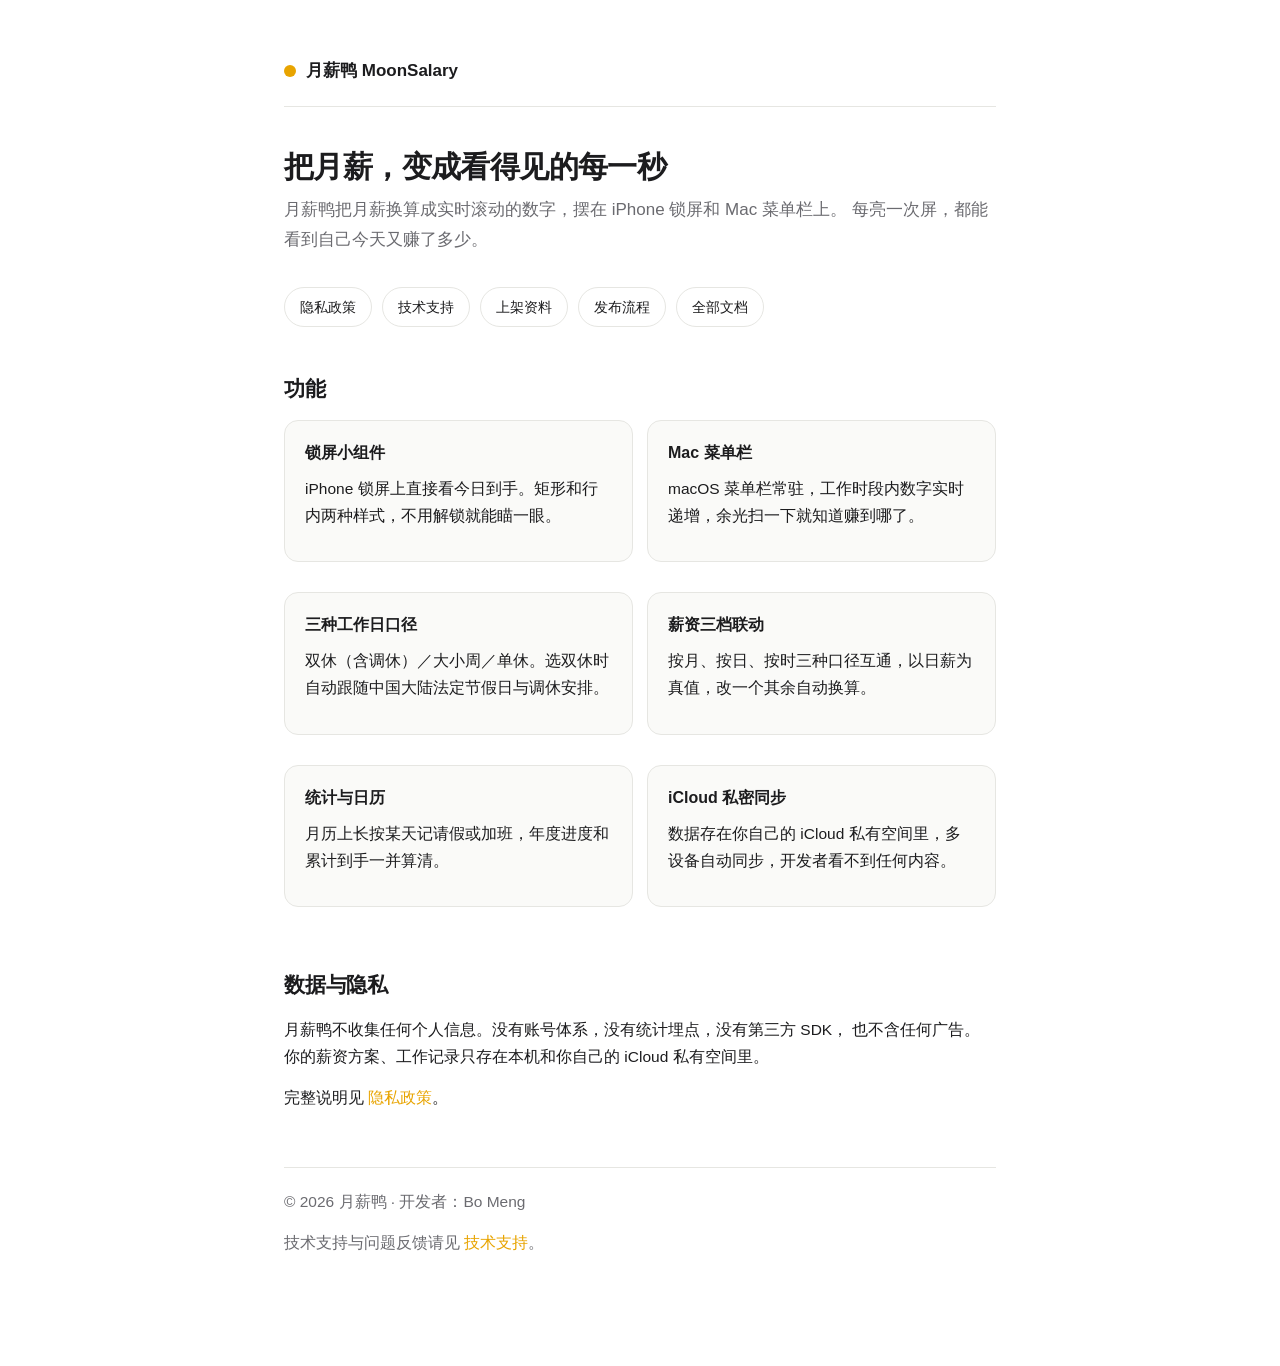
==== index.html @ 05ef981d "docs: 月薪鸭官方文档站初始化 新建文档仓库，同时作为 App Store 上架所需的隐私政策与技术支持页面托管源。  站点页面（GitHub Pages，main 分支根目录）： · index" ====
<!DOCTYPE html>
<html lang="zh-CN">
<head>
<meta charset="utf-8">
<meta name="viewport" content="width=device-width, initial-scale=1">
<title>月薪鸭 — 打工人实时进账</title>
<meta name="description" content="月薪鸭：把月薪换算成看得见的每秒收入，在 iPhone 锁屏、主屏和 Mac 菜单栏上实时滚动。">
<link rel="stylesheet" href="styles.css">
</head>
<body>
<div class="wrap">

  <header class="site">
    <div class="brandline"><span class="dot"></span>月薪鸭 MoonSalary</div>
  </header>

  <h1>把月薪，变成看得见的每一秒</h1>
  <p class="lede">
    月薪鸭把月薪换算成实时滚动的数字，摆在 iPhone 锁屏和 Mac 菜单栏上。
    每亮一次屏，都能看到自己今天又赚了多少。
  </p>

  <div class="nav">
    <a href="privacy/">隐私政策</a>
    <a href="support/">技术支持</a>
    <a href="https://github.com/Borry5/MoonSalary-docs/blob/main/app-store/metadata.md">上架资料</a>
    <a href="https://github.com/Borry5/MoonSalary-docs/blob/main/docs/release-process.md">发布流程</a>
    <a href="https://github.com/Borry5/MoonSalary-docs">全部文档</a>
  </div>

  <h2>功能</h2>

  <div class="grid">
    <div class="card">
      <h3>锁屏小组件</h3>
      <p>iPhone 锁屏上直接看今日到手。矩形和行内两种样式，不用解锁就能瞄一眼。</p>
    </div>
    <div class="card">
      <h3>Mac 菜单栏</h3>
      <p>macOS 菜单栏常驻，工作时段内数字实时递增，余光扫一下就知道赚到哪了。</p>
    </div>
    <div class="card">
      <h3>三种工作日口径</h3>
      <p>双休（含调休）／大小周／单休。选双休时自动跟随中国大陆法定节假日与调休安排。</p>
    </div>
    <div class="card">
      <h3>薪资三档联动</h3>
      <p>按月、按日、按时三种口径互通，以日薪为真值，改一个其余自动换算。</p>
    </div>
    <div class="card">
      <h3>统计与日历</h3>
      <p>月历上长按某天记请假或加班，年度进度和累计到手一并算清。</p>
    </div>
    <div class="card">
      <h3>iCloud 私密同步</h3>
      <p>数据存在你自己的 iCloud 私有空间里，多设备自动同步，开发者看不到任何内容。</p>
    </div>
  </div>

  <h2>数据与隐私</h2>
  <p>
    月薪鸭不收集任何个人信息。没有账号体系，没有统计埋点，没有第三方 SDK，
    也不含任何广告。你的薪资方案、工作记录只存在本机和你自己的 iCloud 私有空间里。
  </p>
  <p>完整说明见 <a href="privacy/">隐私政策</a>。</p>

  <footer class="site">
    <p>© 2026 月薪鸭 · 开发者：Bo Meng</p>
    <p>技术支持与问题反馈请见 <a href="support/">技术支持</a>。</p>
  </footer>

</div>
</body>
</html>
---- styles.css ----
:root {
  --brand: #E8A400;
  --brand-soft: #FFF6E0;
  --bg: #FFFFFF;
  --bg-soft: #FAFAF8;
  --fg: #1C1C1E;
  --fg-muted: #6B6B70;
  --border: #E6E6E2;
  --radius: 14px;
}

@media (prefers-color-scheme: dark) {
  :root {
    --brand: #FFC730;
    --brand-soft: #2A2415;
    --bg: #121214;
    --bg-soft: #1A1A1D;
    --fg: #F2F2F4;
    --fg-muted: #A0A0A6;
    --border: #2E2E32;
  }
}

* { box-sizing: border-box; }

body {
  margin: 0;
  background: var(--bg);
  color: var(--fg);
  font-family: -apple-system, BlinkMacSystemFont, "SF Pro Text", "PingFang SC",
    "Hiragino Sans GB", "Microsoft YaHei", sans-serif;
  line-height: 1.75;
  -webkit-font-smoothing: antialiased;
}

.wrap { max-width: 760px; margin: 0 auto; padding: 56px 24px 96px; }

header.site {
  border-bottom: 1px solid var(--border);
  padding-bottom: 20px;
  margin-bottom: 40px;
}

header.site .brandline {
  display: flex;
  align-items: center;
  gap: 10px;
  font-weight: 700;
  font-size: 17px;
}

header.site .dot {
  width: 12px; height: 12px; border-radius: 50%;
  background: var(--brand);
  display: inline-block;
}

h1 { font-size: 30px; line-height: 1.35; margin: 0 0 8px; letter-spacing: -0.02em; }
h2 { font-size: 21px; margin: 44px 0 12px; letter-spacing: -0.01em; }
h3 { font-size: 16px; margin: 28px 0 8px; }
p, li { font-size: 15.5px; }
p { margin: 0 0 14px; }
ul, ol { padding-left: 22px; margin: 0 0 14px; }
li { margin-bottom: 6px; }

a { color: var(--brand); text-decoration: none; }
a:hover { text-decoration: underline; }

.lede { font-size: 17px; color: var(--fg-muted); margin-bottom: 32px; }
.meta { font-size: 13.5px; color: var(--fg-muted); }

.card {
  background: var(--bg-soft);
  border: 1px solid var(--border);
  border-radius: var(--radius);
  padding: 18px 20px;
  margin: 0 0 16px;
}
.card h3 { margin-top: 0; }

.grid { display: grid; grid-template-columns: 1fr 1fr; gap: 14px; }
@media (max-width: 620px) { .grid { grid-template-columns: 1fr; } }

.nav { display: flex; flex-wrap: wrap; gap: 10px; margin: 28px 0 0; }
.nav a {
  border: 1px solid var(--border);
  border-radius: 999px;
  padding: 7px 15px;
  font-size: 14px;
  color: var(--fg);
}
.nav a:hover { border-color: var(--brand); color: var(--brand); text-decoration: none; }

table { width: 100%; border-collapse: collapse; margin: 0 0 18px; font-size: 14.5px; }
th, td { text-align: left; padding: 9px 10px; border-bottom: 1px solid var(--border); vertical-align: top; }
th { color: var(--fg-muted); font-weight: 600; font-size: 13px; }

code {
  background: var(--brand-soft);
  border-radius: 5px;
  padding: 1px 6px;
  font-size: 13.5px;
  font-family: ui-monospace, SFMono-Regular, Menlo, monospace;
}

hr { border: none; border-top: 1px solid var(--border); margin: 44px 0; }

footer.site {
  border-top: 1px solid var(--border);
  margin-top: 56px;
  padding-top: 20px;
  font-size: 13.5px;
  color: var(--fg-muted);
}

.lang-split { border-top: 1px dashed var(--border); margin: 40px 0; }
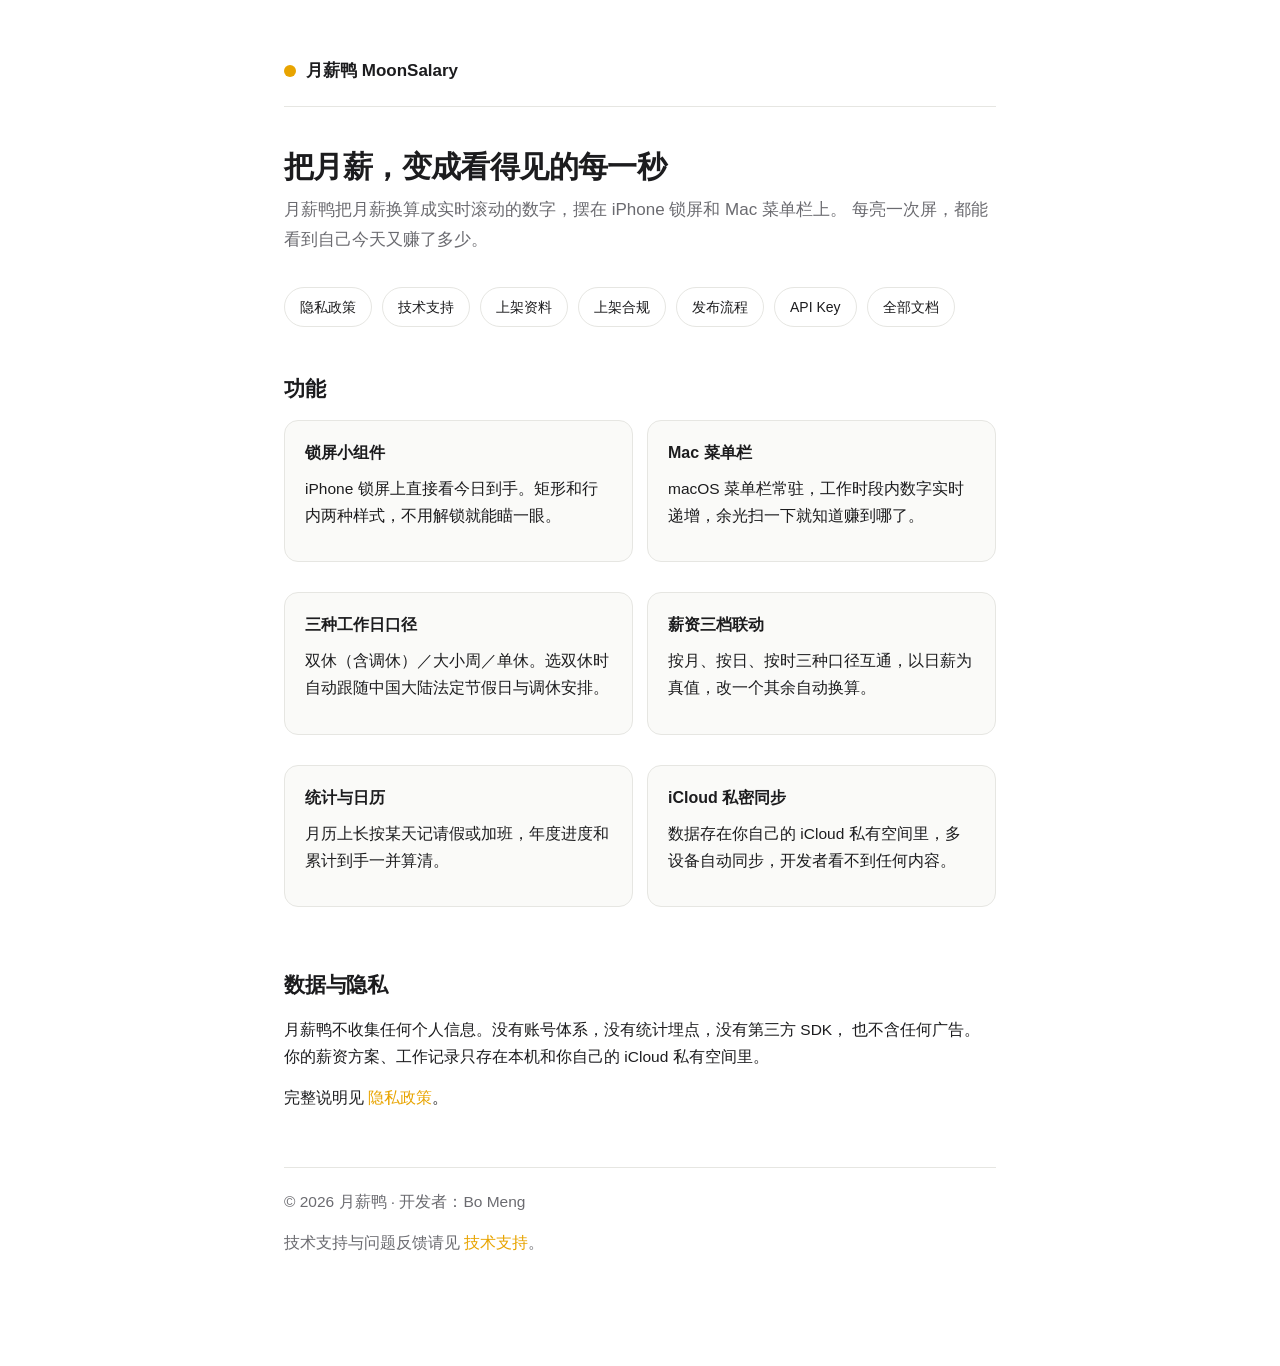
==== commit aa6114e2: "docs: 补 App Store 截图与 API Key 步骤；版本同步到 0.2.18 - 新增 docs/app-store-connect-api-key.md：Xcode 登录 Apple " ====
--- a/index.html
+++ b/index.html
@@ -4,7 +4,7 @@
 <meta charset="utf-8">
 <meta name="viewport" content="width=device-width, initial-scale=1">
 <title>月薪鸭 — 打工人实时进账</title>
-<meta name="description" content="月薪鸭：把月薪换算成看得见的每秒收入，在 iPhone 锁屏、主屏和 Mac 菜单栏上实时滚动。">
+<meta name="description" content="月薪鸭：把月薪换算成看得见的每秒收入，在 iPhone 锁屏和 Mac 菜单栏上实时滚动。">
 <link rel="stylesheet" href="styles.css">
 </head>
 <body>
@@ -24,7 +24,9 @@
     <a href="privacy/">隐私政策</a>
     <a href="support/">技术支持</a>
     <a href="https://github.com/Borry5/MoonSalary-docs/blob/main/app-store/metadata.md">上架资料</a>
+    <a href="https://github.com/Borry5/MoonSalary-docs/blob/main/docs/compliance.md">上架合规</a>
     <a href="https://github.com/Borry5/MoonSalary-docs/blob/main/docs/release-process.md">发布流程</a>
+    <a href="https://github.com/Borry5/MoonSalary-docs/blob/main/docs/app-store-connect-api-key.md">API Key</a>
     <a href="https://github.com/Borry5/MoonSalary-docs">全部文档</a>
   </div>
 
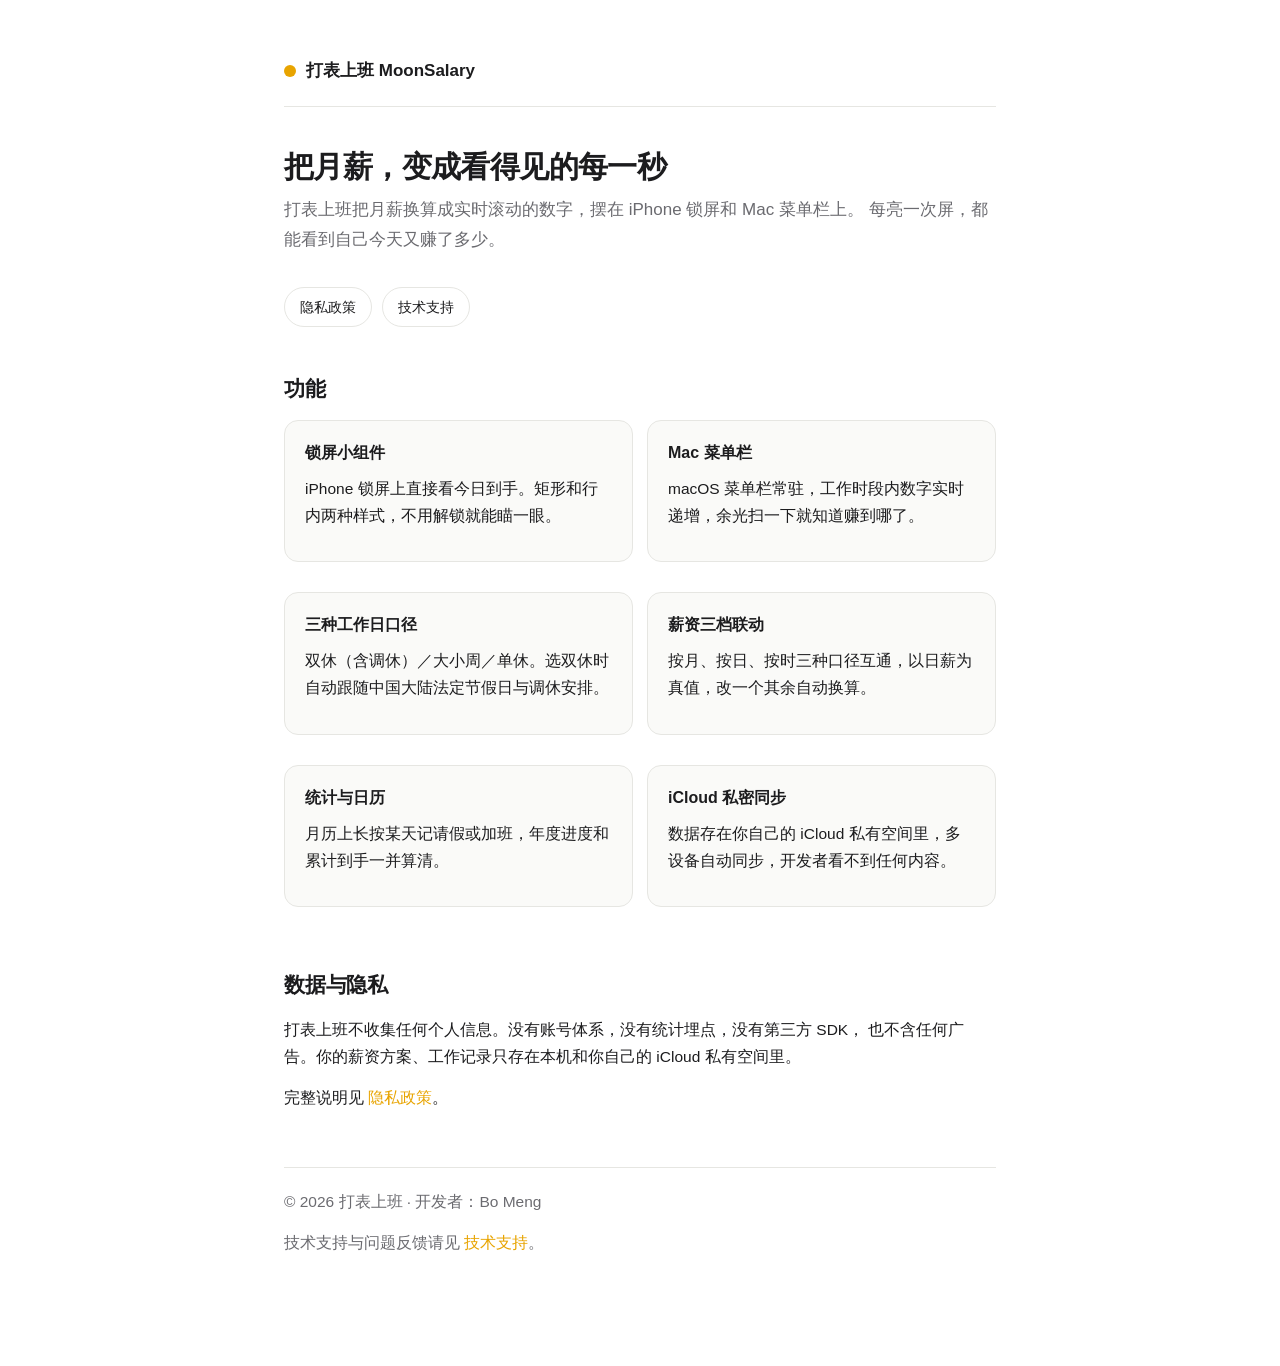
==== commit 4306a998: "docs: 品牌名统一为「打表上班」，移除营销页的开发者文档链接 配套 0.2.20 的 App 显示名改动（月薪鸭 → 打表上班）：  - index.html / support/ / priva" ====
--- a/index.html
+++ b/index.html
@@ -3,31 +3,26 @@
 <head>
 <meta charset="utf-8">
 <meta name="viewport" content="width=device-width, initial-scale=1">
-<title>月薪鸭 — 打工人实时进账</title>
-<meta name="description" content="月薪鸭：把月薪换算成看得见的每秒收入，在 iPhone 锁屏和 Mac 菜单栏上实时滚动。">
+<title>打表上班 — 打工人实时进账</title>
+<meta name="description" content="打表上班：把月薪换算成看得见的每秒收入，在 iPhone 锁屏和 Mac 菜单栏上实时滚动。">
 <link rel="stylesheet" href="styles.css">
 </head>
 <body>
 <div class="wrap">
 
   <header class="site">
-    <div class="brandline"><span class="dot"></span>月薪鸭 MoonSalary</div>
+    <div class="brandline"><span class="dot"></span>打表上班 MoonSalary</div>
   </header>
 
   <h1>把月薪，变成看得见的每一秒</h1>
   <p class="lede">
-    月薪鸭把月薪换算成实时滚动的数字，摆在 iPhone 锁屏和 Mac 菜单栏上。
+    打表上班把月薪换算成实时滚动的数字，摆在 iPhone 锁屏和 Mac 菜单栏上。
     每亮一次屏，都能看到自己今天又赚了多少。
   </p>
 
   <div class="nav">
     <a href="privacy/">隐私政策</a>
     <a href="support/">技术支持</a>
-    <a href="https://github.com/Borry5/MoonSalary-docs/blob/main/app-store/metadata.md">上架资料</a>
-    <a href="https://github.com/Borry5/MoonSalary-docs/blob/main/docs/compliance.md">上架合规</a>
-    <a href="https://github.com/Borry5/MoonSalary-docs/blob/main/docs/release-process.md">发布流程</a>
-    <a href="https://github.com/Borry5/MoonSalary-docs/blob/main/docs/app-store-connect-api-key.md">API Key</a>
-    <a href="https://github.com/Borry5/MoonSalary-docs">全部文档</a>
   </div>
 
   <h2>功能</h2>
@@ -61,13 +56,13 @@
 
   <h2>数据与隐私</h2>
   <p>
-    月薪鸭不收集任何个人信息。没有账号体系，没有统计埋点，没有第三方 SDK，
+    打表上班不收集任何个人信息。没有账号体系，没有统计埋点，没有第三方 SDK，
     也不含任何广告。你的薪资方案、工作记录只存在本机和你自己的 iCloud 私有空间里。
   </p>
   <p>完整说明见 <a href="privacy/">隐私政策</a>。</p>
 
   <footer class="site">
-    <p>© 2026 月薪鸭 · 开发者：Bo Meng</p>
+    <p>© 2026 打表上班 · 开发者：Bo Meng</p>
     <p>技术支持与问题反馈请见 <a href="support/">技术支持</a>。</p>
   </footer>
 
